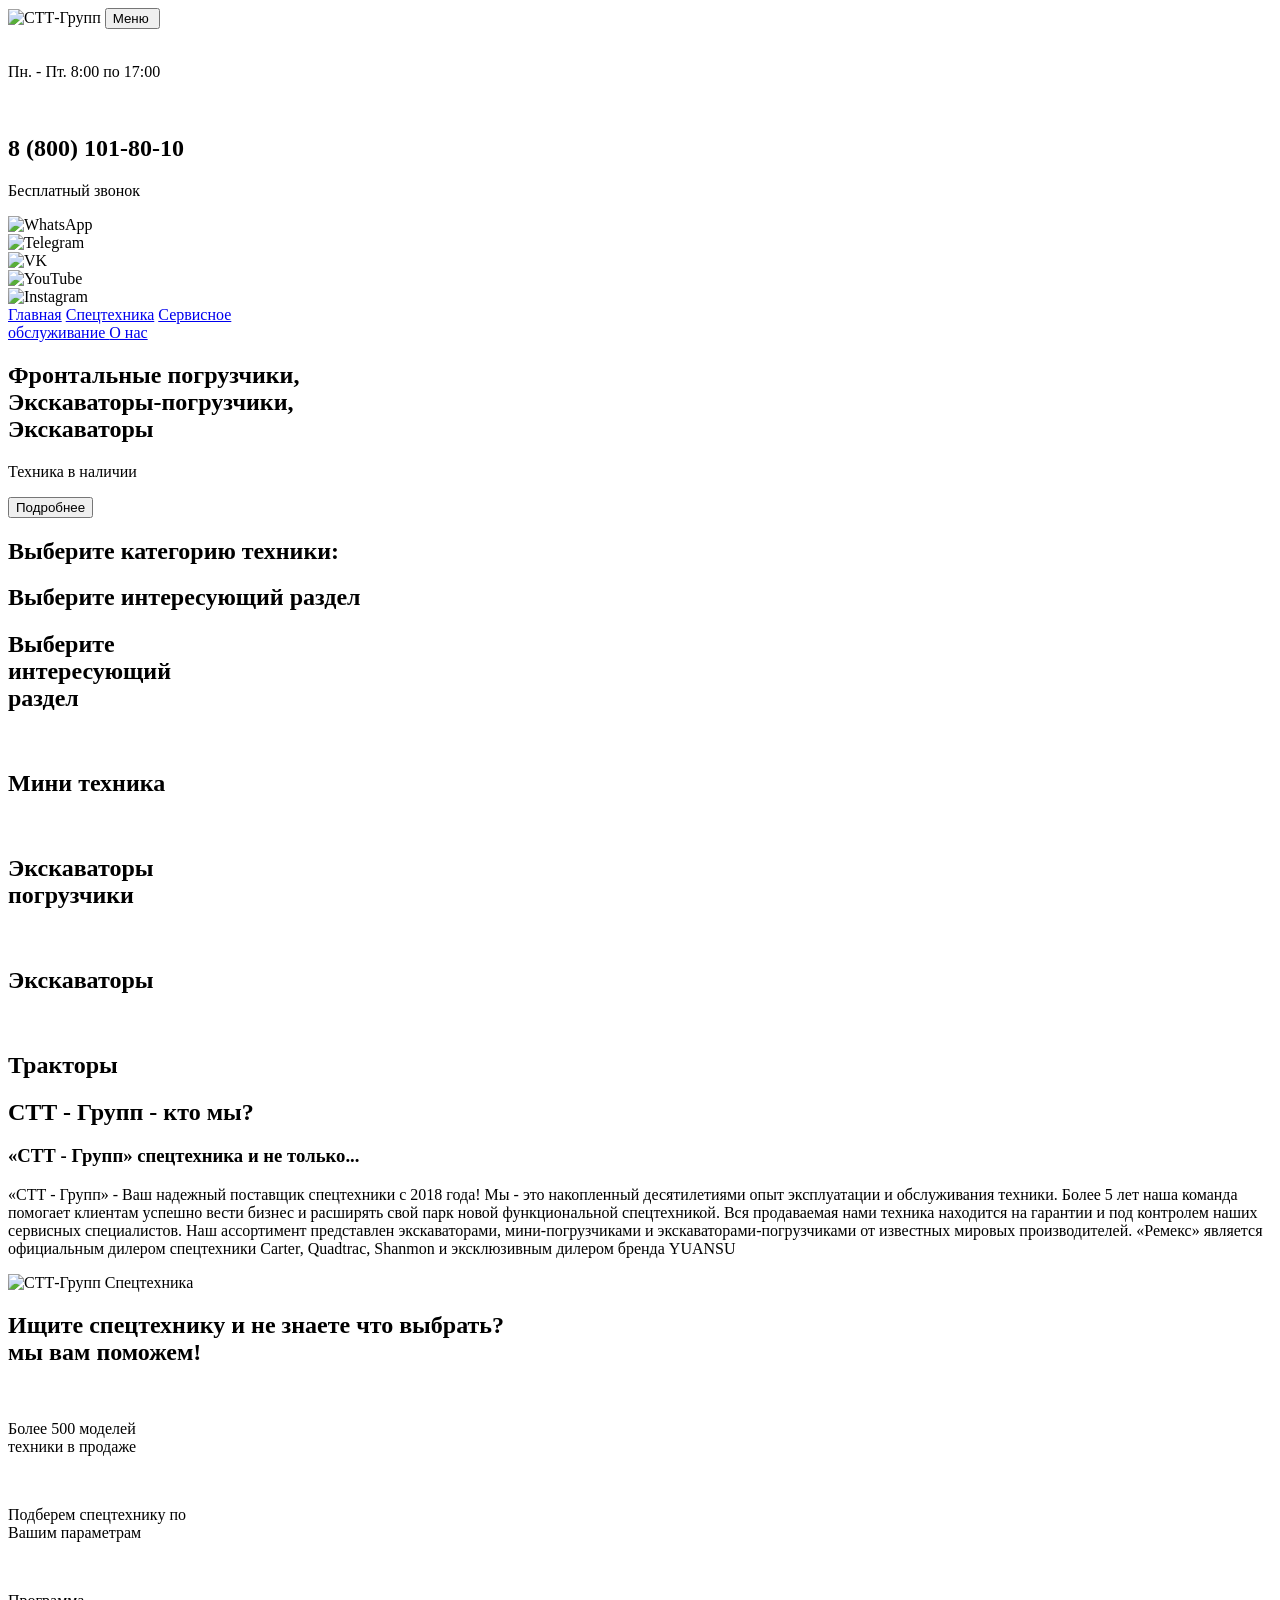
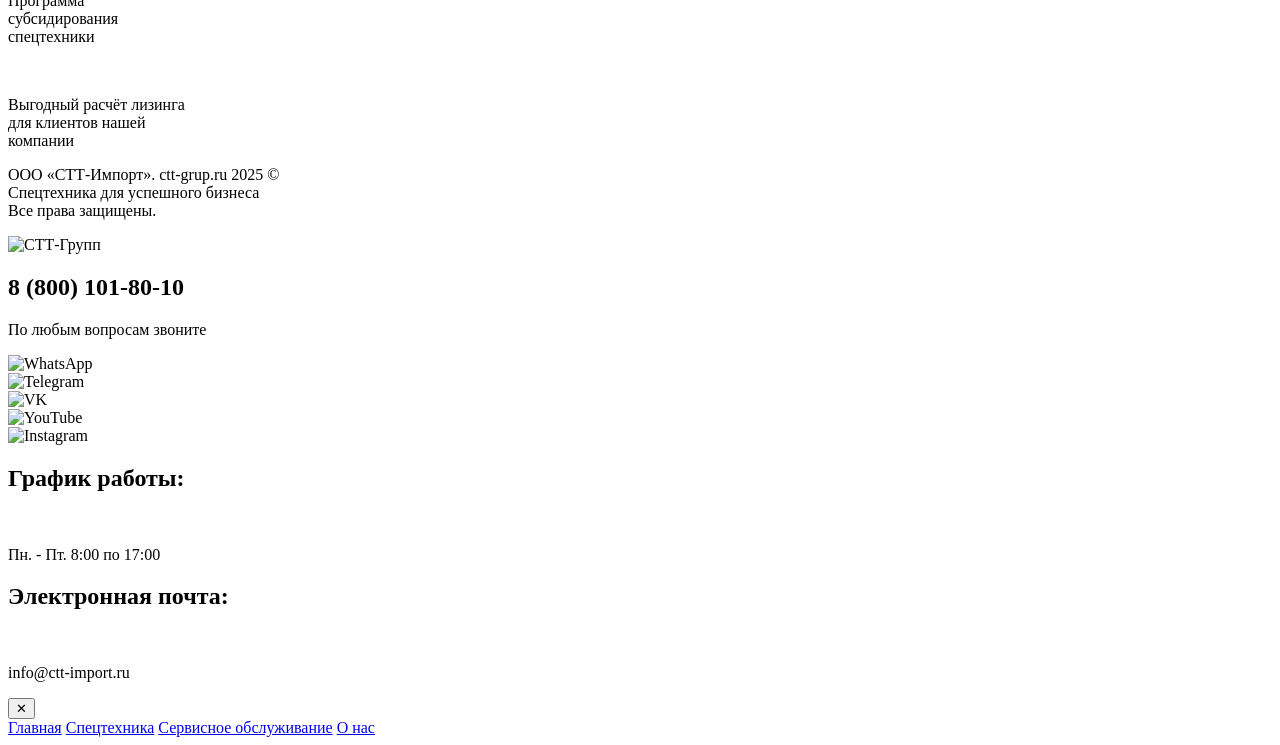
==== index.html @ 92fd7eed "Изменение структуры" ====
<!DOCTYPE html>
<html lang="ru">
<head>
  <meta charset="utf-8">
  <meta name="viewport" content="width=device-width, initial-scale=1, shrink-to-fit=no">
  <title>Главная — СТТ-Групп</title>
  
  <link rel="preconnect" href="https://fonts.googleapis.com">
  <link rel="preconnect" href="https://fonts.gstatic.com" crossorigin>

  <link href="https://fonts.googleapis.com/css2?family=Open+Sans:ital,wght@0,300;0,400;0,500;0,700;0,800;1,300;1,400;1,500;1,700;1,800&display=swap" rel="stylesheet">
  <link rel="stylesheet" href="src/css/page-1.css">
  <link rel="stylesheet" href="src/css/mobile-menu.css">

  <script src="src/js/mobile-menu.js" defer ></script>

</head>
<body>
  <header class="header">
    <div class="header__brand">
      <img src="src/img/header-logo.png" class="header__logo" alt="СТТ-Групп">
      
      <button class="header__menu-btn btn-orange hover-bright">
        <span class="header__menu-btn-text">Меню</span>
        <img src="src/img/btn-symbol-icon.png" class="header__menu-btn-icon" alt="">
      </button>
    </div>
    
    <div class="header__contacts">
      <div class="header__time">
        <img src="src/img/header-clock.png" class="header__time-icon" alt="">
        <p class="header__time-text">Пн. - Пт. 8:00 по 17:00</p>
      </div>
      
      <div class="header__phone-block">
        <img src="src/img/header-phone.png" class="header__phone-icon" alt="">
        <div class="header__phone-info">
          <h2 class="header__phone-number">8 (800) 101-80-10</h2>
          <p class="header__phone-label">Бесплатный звонок</p>
        </div>
      </div>
    </div>
    
    <div class="header__socials">
      <div class="header__social-item header__social-item--wa">
        <img src="src/icon/circle-socials-img.png" class="header__social-img" alt="WhatsApp">
      </div>
      <div class="header__social-item header__social-item--tg">
        <img src="src/icon/circle-socials-img2.png" class="header__social-img" alt="Telegram">
      </div>
      <div class="header__social-item header__social-item--vk">
        <img src="src/icon/circle-socials-img3.png" class="header__social-img" alt="VK">
      </div>
      <div class="header__social-item header__social-item--yt">
        <img src="src/icon/circle-socials-img4.png" class="header__social-img" alt="YouTube">
      </div>
      <div class="header__social-item header__social-item--ig">
        <img src="src/icon/circle-socials-instagram.png" class="header__social-img" alt="Instagram">
      </div>
    </div>
  </header>

  <nav class="navigation">
    <a href="./index.html" class="navigation__btn navigation__btn--active hover-bright">Главная</a>
    <a href="./page-2.html" class="navigation__btn hover-dark">Спецтехника</a>
    <a href="./page-3.html" class="navigation__btn navigation__btn--multiline hover-dark">
      Сервисное<br>
      обслуживание
    </a>
    <a href="./page-4.html" class="navigation__btn hover-dark">О нас</a>
  </nav>

  <main class="main-content">
    <section class="hero">
      <div class="hero__content">
        <h1 class="hero__title">
          Фронтальные погрузчики, <br>
          Экскаваторы-погрузчики, <br>
          Экскаваторы
        </h1>
        <p class="hero__subtitle">Техника в наличии</p>
      </div>
      <button class="hero__button hover-bright">Подробнее</button>
    </section>

    <section class="categories">
      <h2 class="categories__title categories__title--desktop">Выберите категорию техники:</h2>
      <h2 class="categories__title categories__title--tablet">Выберите интересующий раздел</h2>
      <h2 class="categories__title categories__title--mobile">
        Выберите<br>
        интересующий<br>
        раздел
      </h2>
      
      <div class="categories__grid">
        <div class="categories__card categories__card--mini">
          <img src="src/img/card-symbol-symbol1.png" class="categories__card-image" alt="">
          <h2 class="categories__card-title">Мини техника</h2>
        </div>
        
        <div class="categories__card categories__card--loaders">
          <img src="src/img/card-symbol-symbol2.png" class="categories__card-image" alt="">
          <h2 class="categories__card-title">
            Экскаваторы<br>
            погрузчики
          </h2>
        </div>

        <div class="categories__card categories__card--excavators">
          <img src="src/img/card-symbol-symbol3.png" class="categories__card-image" alt="">
          <h2 class="categories__card-title">Экскаваторы</h2>
        </div>
        
        <div class="categories__card categories__card--tractors">
          <img src="src/img/card-symbol-symbol4.png" class="categories__card-image" alt="">
          <h2 class="categories__card-title">Тракторы</h2>
        </div>
      </div>
    </section>

    <section class="about">
      <div class="about__info">
        <h2 class="about__title">CTT - Групп - кто мы?</h2>
        <h3 class="about__subtitle">«СТТ - Групп» спецтехника и не только...</h3>
        <p class="about__text">
          «СТТ - Групп» - Ваш надежный поставщик спецтехники с 2018 года! Мы - это накопленный десятилетиями опыт эксплуатации и обслуживания техники. Более 5 лет наша команда помогает клиентам успешно вести бизнес и расширять свой парк новой функциональной спецтехникой. Вся продаваемая нами техника находится на гарантии и под контролем наших сервисных специалистов. Наш ассортимент представлен экскаваторами, мини-погрузчиками и экскаваторами-погрузчиками от известных мировых производителей. «Ремекс» является официальным дилером спецтехники Carter, Quadtrac, Shanmon и эксклюзивным дилером бренда YUANSU
        </p>
      </div>
      
      <div class="about__image-block">
        <picture class="about__picture">
          <source media="(max-width: 768px)" srcset="src/img/symbol-symbol.png">
          <img src="src/img/symbol-4-4a.png" class="about__image" alt="СТТ-Групп Спецтехника">
        </picture>
      </div>
    </section>

    <section class="help">
      <h2 class="help__title">
        Ищите спецтехнику и не знаете что выбрать?<br>
        мы вам поможем!
      </h2>
      
      <div class="help__grid">
        <div class="help__card help__card--models">
          <img src="src/img/symbol-5-9501fd5e.png" class="help__card-icon" alt="">
          <p class="help__card-text">
            Более 500 моделей<br>
            техники в продаже
          </p>
        </div>
        
        <div class="help__card help__card--params">
          <img src="src/img/symbol-1-4580be.png" class="help__card-icon" alt="">
          <p class="help__card-text">
            Подберем спецтехнику по<br>
            Вашим параметрам
          </p>
        </div>

        <div class="help__card help__card--subsidy">
          <img src="src/img/symbol-3-c0789c4e.png" class="help__card-icon" alt="">
          <p class="help__card-text">
            Программа<br>
            субсидирования<br>
            спецтехники
          </p>
        </div>
        
        <div class="help__card help__card--lease">
          <img src="src/img/symbol-2-6f3c0e.png" class="help__card-icon" alt="">
          <p class="help__card-text">
            Выгодный расчёт лизинга<br>
            для клиентов нашей<br>
            компании
          </p>
        </div>
      </div>
    </section>
  </main>

  <footer class="footer">
    <div class="footer__copyright">
      <p class="footer__copyright-text">
        ООО «СТТ-Импорт». ctt-grup.ru 2025 © <br>
        Спецтехника для успешного бизнеса<br>
        Все права защищены.
      </p>
    </div>
    
    <div class="footer__brand">
      <img src="src/img/header-logo.png" class="footer__logo" alt="СТТ-Групп">
      
      <div class="footer__phone-block">
        <h2 class="footer__phone-number">8 (800) 101-80-10</h2>
        <p class="footer__phone-label">По любым вопросам  звоните</p>
      </div>
      
      <div class="footer__socials">
        <div class="footer__social-item footer__social-item--wa">
          <img src="src/icon/circle-socials-img.png" class="footer__social-img" alt="WhatsApp">
        </div>
        <div class="footer__social-item footer__social-item--tg">
          <img src="src/icon/circle-socials-img2.png" class="footer__social-img" alt="Telegram">
        </div>
        <div class="footer__social-item footer__social-item--vk">
          <img src="src/icon/circle-socials-img3.png" class="footer__social-img" alt="VK">
        </div>
        <div class="footer__social-item footer__social-item--yt">
          <img src="src/icon/circle-socials-img4.png" class="footer__social-img" alt="YouTube">
        </div>
        <div class="footer__social-item footer__social-item--ig">
          <img src="src/icon/circle-socials-instagram.png" class="footer__social-img" alt="Instagram">
        </div>
      </div>
    </div>
    
    <div class="footer__contacts">
      <div class="footer__contact-section footer__contact-section--schedule">
        <h2 class="footer__contact-title">График работы:</h2>
        <div class="footer__contact-row">
          <img src="src/img/symbol-svgviewer.png" class="footer__contact-icon" alt="">
          <p class="footer__contact-text">Пн. - Пт. 8:00 по 17:00</p>
        </div>
      </div>
      
      <div class="footer__contact-section footer__contact-section--email">
        <h2 class="footer__contact-title">Электронная почта:</h2>
        <div class="footer__contact-row">
          <img src="src/img/symbol-mask-group.png" class="footer__contact-icon" alt="">
          <p class="footer__contact-text">info@ctt-import.ru</p>
        </div>
      </div>
    </div>
  </footer>
  <!-- Mobile Menu Overlay -->
  <div class="mobile-menu" id="mobile-menu" role="dialog" aria-modal="true" aria-label="Навигация">
    <div class="mobile-menu__panel">
      <button class="mobile-menu__close" aria-label="Закрыть меню">&#10005;</button>
      <nav class="mobile-menu__nav">
        <a href="./index.html" class="mobile-menu__item mobile-menu__item--active">Главная</a>
        <a href="./page-2.html" class="mobile-menu__item">Спецтехника</a>
        <a href="./page-3.html" class="mobile-menu__item">Сервисное обслуживание</a>
        <a href="./page-4.html" class="mobile-menu__item">О нас</a>
      </nav>
    </div>
  </div>

</body>
</html>
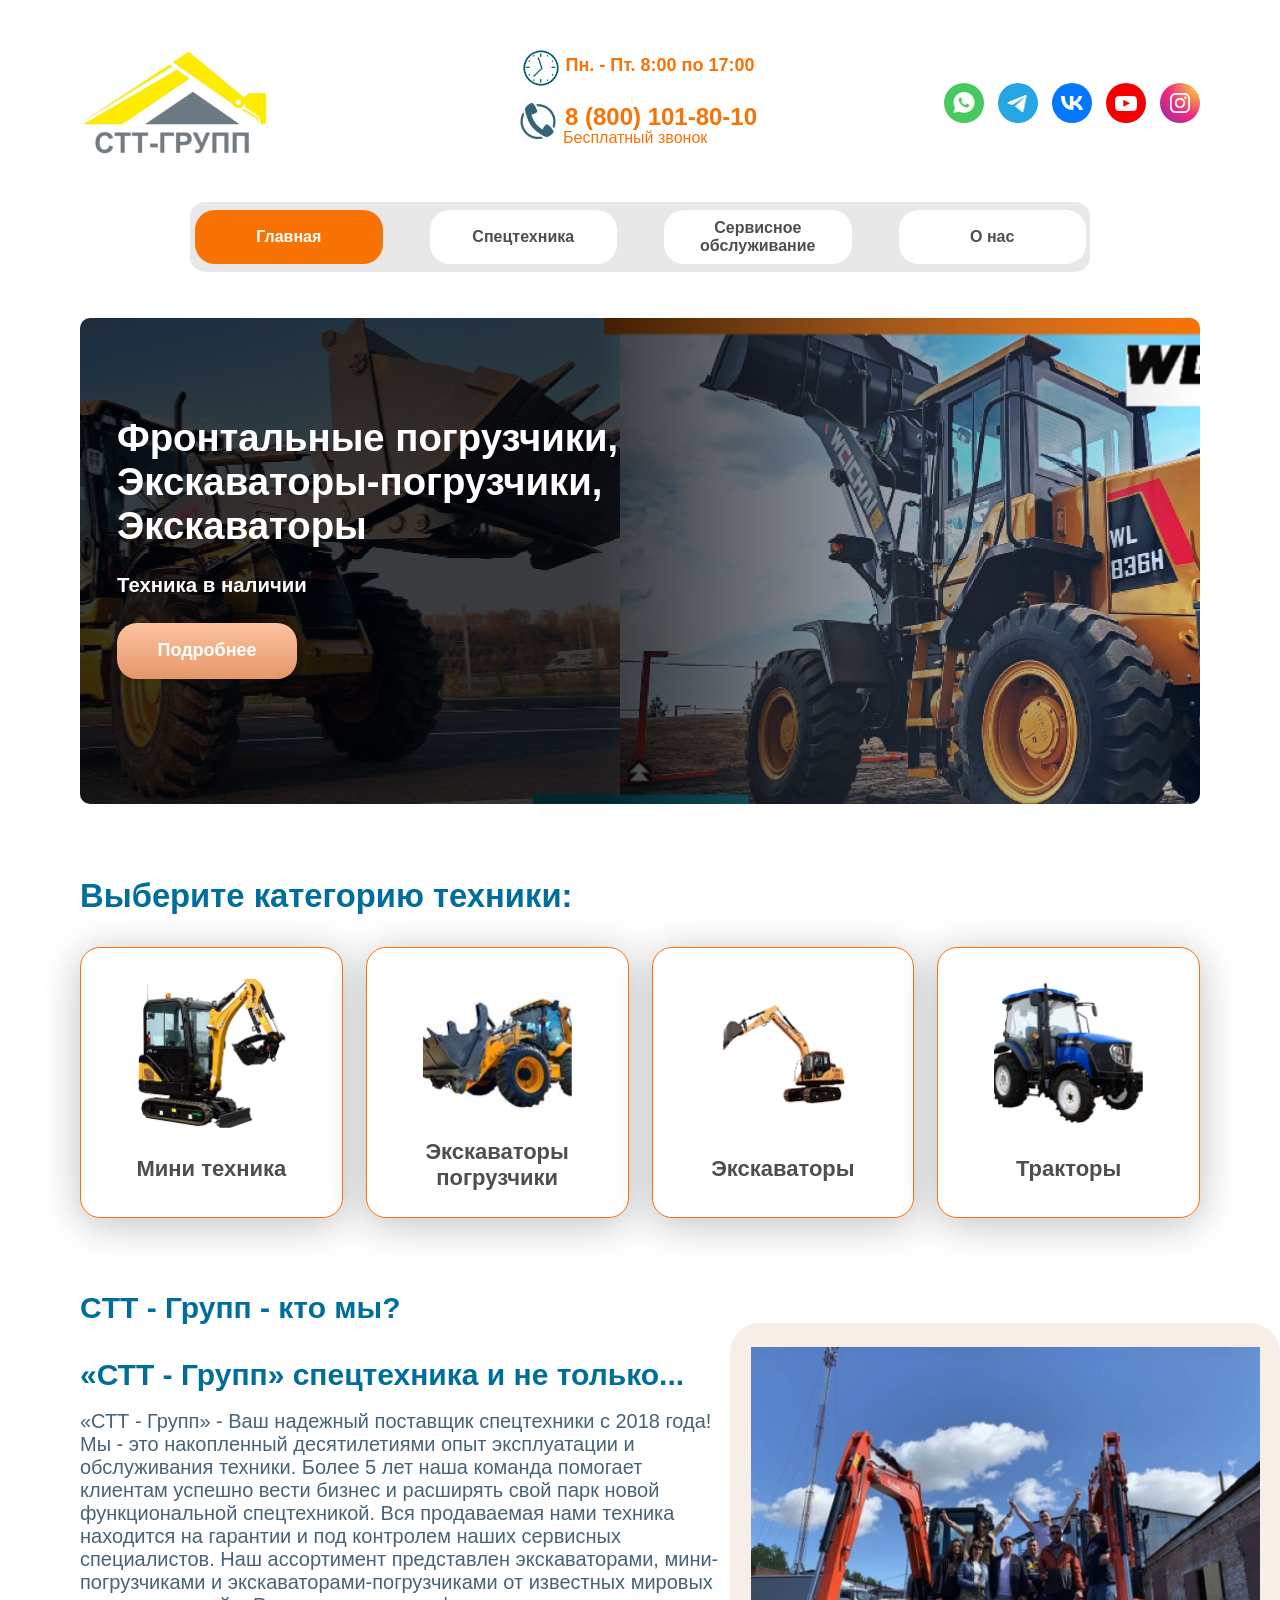
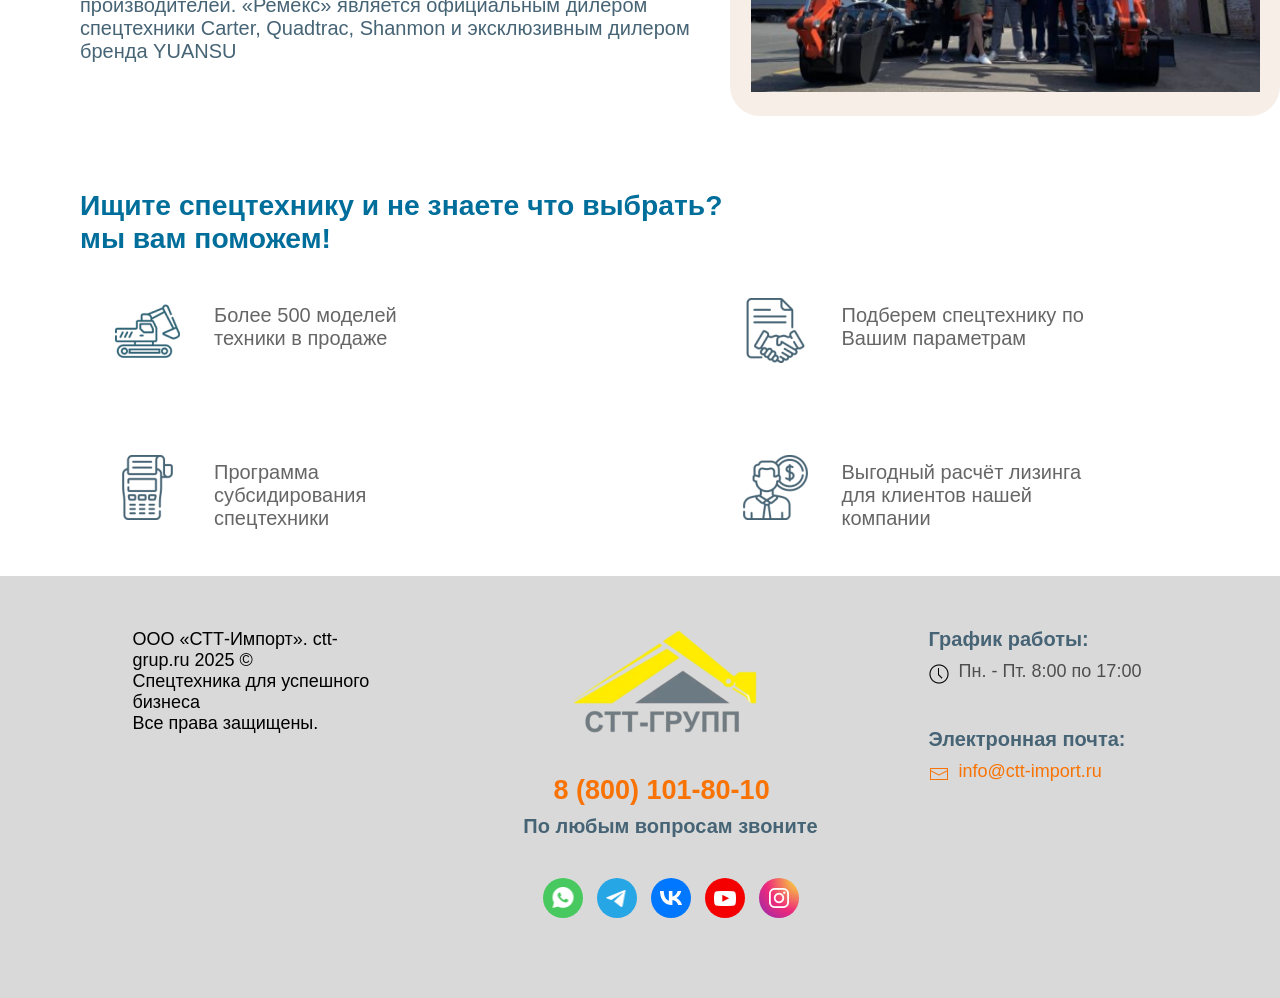
==== commit 92c1e874: "mov src" ====
--- a/index.html
+++ b/index.html
@@ -9,7 +9,7 @@
   <link rel="preconnect" href="https://fonts.gstatic.com" crossorigin>
 
   <link href="https://fonts.googleapis.com/css2?family=Open+Sans:ital,wght@0,300;0,400;0,500;0,700;0,800;1,300;1,400;1,500;1,700;1,800&display=swap" rel="stylesheet">
-  <link rel="stylesheet" href="src/css/page-1.css">
+  <link rel="stylesheet" href="./css/page-1.css">
   <link rel="stylesheet" href="src/css/mobile-menu.css">
 
   <script src="src/js/mobile-menu.js" defer ></script>
--- a/css/page-1.css
+++ b/css/page-1.css
@@ -0,0 +1,1075 @@
+html, body, div, span, h1, h2, h3, p, a, img, button, header, nav, main, section, footer {
+  margin: 0;
+  padding: 0;
+  border: 0;
+  box-sizing: border-box;
+}
+
+* {
+  --min-font-size: 16;
+  --max-font-size: 24;
+  --min-screen-size: 430;
+  --max-screen-size: 1440;
+  --interpolate-diff: calc(var(--max-font-size) - var(--min-font-size));
+  --interpolate: clamp(
+    var(--min-font-size) * 1px,
+    calc(
+      (var(--min-font-size) * 1px) +
+      var(--interpolate-diff) *
+      ((100vw - var(--min-screen-size) * 1px) /
+      (var(--max-screen-size) - var(--min-screen-size)))
+    ),
+    var(--max-font-size) * 1px
+  );
+}
+
+html {
+  height: 100%;
+  font-size: 16px;
+}
+
+body {
+  min-height: 100%;
+  display: flex;
+  flex-direction: column;
+  align-items: center;
+  font-family: "Open Sans", sans-serif;
+  line-height: normal;
+  letter-spacing: 0px;
+  background-color: #fff;
+  overflow-x: hidden;
+  padding-top: 50px;
+  gap: 46px;
+  --max-screen-size: 1440;
+}
+
+.btn-orange {
+  display: flex;
+  align-items: flex-start;
+  background-color: #f97304;
+  padding: 9px 9px 9px 14px;
+  border-radius: 25px;
+  color: #fff;
+  cursor: pointer;
+}
+
+.hover-dark:hover {
+  filter: brightness(0.85);
+}
+
+.hover-bright:hover {
+  filter: brightness(1.2);
+}
+
+.header {
+  display: flex;
+  align-items: flex-start;
+  justify-content: space-between;
+  color: #f97304;
+  width: 100%;
+  max-width: 1120px;
+  margin: 0 auto;
+}
+.header__brand {
+  display: flex;
+  align-items: flex-start;
+  gap: 20px;
+}
+.header__logo {
+  width: 188px;
+  flex-shrink: 0;
+}
+.header__menu-btn {
+  display: none;
+}
+.header__contacts {
+  margin-left: 67px;
+  width: 239px;
+  display: flex;
+  flex-direction: column;
+  gap: 17px;
+  flex-shrink: 0;
+}
+.header__time {
+  margin-right: 2px;
+  display: flex;
+  align-items: flex-start;
+  justify-content: center;
+  gap: 7px;
+  font-size: 18px;
+  font-weight: 700;
+}
+.header__time-icon {
+  width: 36px;
+  flex-shrink: 0;
+}
+.header__time-text {
+  margin-top: 5px;
+  text-align: center;
+}
+.header__phone-block {
+  display: flex;
+  align-items: flex-start;
+  gap: 7px;
+}
+.header__phone-icon {
+  width: 36px;
+  flex-shrink: 0;
+}
+.header__phone-info {
+  display: flex;
+  flex-direction: column;
+  flex-grow: 1;
+}
+.header__phone-number {
+  font-size: 24px;
+  font-weight: 700;
+  text-align: center;
+  color: inherit;
+  text-decoration: none;
+}
+.header__phone-label {
+  margin-top: -2px;
+  text-align: left;
+  font-size: 16px;
+  font-weight: 400;
+}
+.header__socials {
+  margin-top: 33px;
+  display: flex;
+  align-items: flex-start;
+  gap: 14px;
+}
+.header__social-item {
+  position: relative;
+  width: 40px;
+  height: 40px;
+  flex-shrink: 0;
+  border-radius: 50%;
+  cursor: pointer;
+}
+.header__social-item--wa {
+  background-color: #48c95f;
+}
+.header__social-item--tg {
+  background-color: #27a6e5;
+}
+.header__social-item--vk {
+  background-color: #07f;
+}
+.header__social-item--yt {
+  background-color: #f40000;
+}
+.header__social-item--ig {
+  background: radial-gradient(231% 231% at 102% 2%, #f9ed32 0%, #ee2a7b 36%, #d22a8a 44%, #8b2ab2 60%, #1b2af0 83%, #002aff 88%) top left/auto auto no-repeat;
+}
+.header__social-img {
+  position: absolute;
+  left: 50%;
+  translate: -50% 0;
+}
+.header__social-item--wa .header__social-img {
+  top: 9px;
+  width: 21px;
+}
+.header__social-item--tg .header__social-img {
+  top: 12px;
+  margin-left: -1px;
+  width: 19px;
+}
+.header__social-item--vk .header__social-img {
+  top: 13px;
+  width: 22px;
+}
+.header__social-item--yt .header__social-img {
+  top: 13px;
+  width: 22px;
+}
+.header__social-item--ig .header__social-img {
+  top: 10px;
+  width: 20px;
+}
+
+.navigation {
+  display: flex;
+  align-items: flex-start;
+  gap: 47px;
+  color: #4e4e4e;
+  font-size: 16px;
+  font-weight: 700;
+  background-color: rgba(217, 217, 217, 0.6);
+  padding: 8px 5px;
+  border-radius: 15px;
+  width: 100%;
+  max-width: 900px;
+  margin: 0 auto;
+}
+.navigation__btn {
+  text-decoration: none;
+  width: 187.5px;
+  min-height: 54px;
+  display: flex;
+  align-items: center;
+  justify-content: center;
+  flex-shrink: 0;
+  font-style: normal;
+  letter-spacing: 0px;
+  text-align: center;
+  background-color: #fff;
+  padding: 16px 8px;
+  border-radius: 20px;
+  cursor: pointer;
+  color: inherit;
+  font-size: 16px;
+  font-weight: 700;
+}
+.navigation__btn--active {
+  color: #fff;
+  background-color: #f97304;
+}
+.navigation__btn--multiline {
+  padding: 5px 8px;
+}
+
+.main-content {
+  display: flex;
+  flex-direction: column;
+  width: 100%;
+  max-width: 1120px;
+  margin: 0 auto;
+  gap: 73px;
+}
+
+.hero {
+  display: flex;
+  flex-direction: column;
+  align-items: flex-start;
+  gap: 26px;
+  color: #fff;
+  font-weight: 700;
+  background: linear-gradient(90deg, rgba(0, 0, 0, 0.5) 46%, rgba(255, 255, 255, 0) 100%) top left/auto auto no-repeat, url(../img/card-symbol2.png) center/cover no-repeat;
+  padding: 98px 37px 125px 37px;
+  border-radius: 10px;
+  width: 100%;
+}
+.hero__content {
+  width: 100%;
+  max-width: 588px;
+  display: flex;
+  flex-direction: column;
+  gap: 26px;
+}
+.hero__title {
+  --min-font-size: 24;
+  --max-font-size: 41;
+  font-size: var(--interpolate);
+  line-height: normal;
+}
+.hero__subtitle {
+  --min-font-size: 17;
+  --max-font-size: 21;
+  font-size: var(--interpolate);
+  line-height: normal;
+}
+.hero__button {
+  width: 180px;
+  display: flex;
+  align-items: center;
+  justify-content: center;
+  font-size: 18px;
+  font-style: normal;
+  letter-spacing: 0px;
+  text-align: center;
+  background: linear-gradient(180deg, #fdc29f 0%, #e4976a 100%) top left/auto auto no-repeat;
+  padding: 17px 9px 18px 9px;
+  border-radius: 20px;
+  color: #fff;
+  font-weight: 700;
+  cursor: pointer;
+}
+
+.categories {
+  display: flex;
+  flex-direction: column;
+  gap: 32px;
+  font-weight: 700;
+  width: 100%;
+}
+.categories__title {
+  color: #006e9b;
+  --min-font-size: 21;
+  --max-font-size: 35;
+  font-size: var(--interpolate);
+  line-height: normal;
+}
+.categories__title--tablet {
+  display: none;
+}
+.categories__title--mobile {
+  display: none;
+}
+.categories__grid {
+  display: grid;
+  grid-template-columns: repeat(4, 1fr);
+  gap: 23px;
+  color: #4e4e4e;
+  font-size: 22px;
+  width: 100%;
+}
+.categories__card {
+  box-shadow: 0px 6px 40px 0px rgba(0, 0, 0, 0.25);
+  width: 100%;
+  min-height: 270px;
+  display: flex;
+  flex-direction: column;
+  justify-content: center;
+  align-items: center;
+  text-align: center;
+  background-color: #fff;
+  padding: 26px 8px;
+  border: 1px solid #f97304;
+  border-radius: 20px;
+  gap: 28px;
+}
+.categories__card--loaders {
+  gap: 13px;
+}
+.categories__card--mini .categories__card-image {
+  margin-top: -4px;
+}
+.categories__card--loaders .categories__card-image {
+  margin-left: 1px;
+  margin-top: 3px;
+}
+.categories__card--excavators .categories__card-image {
+  margin-top: -4px;
+}
+.categories__card--tractors .categories__card-image {
+  margin-top: -5px;
+}
+.categories__card-image {
+  width: 149px;
+  flex-shrink: 0;
+}
+.categories__card-title {
+  font-size: 22px;
+  font-weight: 700;
+  line-height: normal;
+}
+
+.about {
+  display: flex;
+  align-items: flex-start;
+  gap: 10px;
+  color: #006e9b;
+  font-weight: 700;
+  width: 100%;
+}
+.about__info {
+  width: 640px;
+  display: flex;
+  flex-direction: column;
+  gap: 9px;
+  flex-shrink: 0;
+}
+.about__title {
+  font-size: 30px;
+  line-height: normal;
+}
+.about__subtitle {
+  margin-top: 24px;
+  font-size: 30px;
+  line-height: normal;
+}
+.about__text {
+  color: #466475;
+  font-size: 20px;
+  font-weight: 300;
+  text-align: left;
+  margin-top: 9px;
+  line-height: normal;
+}
+.about__image-block {
+  margin-top: 32px;
+  width: 550px;
+  height: 393px;
+  flex-shrink: 0;
+  background-color: #f7eee8;
+  border-radius: 30px;
+  padding: 24px 20px 24px 21px;
+}
+.about__image {
+  width: 100%;
+  height: 100%;
+  -o-object-fit: cover;
+     object-fit: cover;
+}
+
+.help {
+  display: flex;
+  flex-direction: column;
+  gap: 43px;
+  width: 100%;
+}
+.help__title {
+  color: #006e9b;
+  --min-font-size: 19;
+  --max-font-size: 30;
+  font-size: var(--interpolate);
+  font-weight: 700;
+  line-height: normal;
+}
+.help__grid {
+  display: grid;
+  grid-template-columns: 1fr 1fr;
+  gap: 92px 170px;
+  color: #666666;
+  font-size: 20px;
+  font-weight: 400;
+  padding-left: 35px;
+}
+.help__card {
+  display: flex;
+  align-items: flex-start;
+  gap: 34px;
+}
+.help__card-icon {
+  width: 65px;
+  flex-shrink: 0;
+}
+.help__card-text {
+  flex-grow: 1;
+  text-align: left;
+  line-height: normal;
+  margin-top: 6px;
+}
+
+.footer {
+  display: flex;
+  align-items: flex-start;
+  gap: 101px;
+  background-color: #d9d9d9;
+  padding: 52px 122px 80px 122px;
+  width: 100vw;
+  justify-content: center;
+}
+.footer__copyright {
+  margin-top: 1px;
+  text-align: left;
+  width: 280px;
+}
+.footer__copyright-text {
+  color: #000;
+  font-size: 18px;
+  font-weight: 400;
+  line-height: normal;
+}
+.footer__brand {
+  margin-top: 1px;
+  width: 314px;
+  display: flex;
+  flex-direction: column;
+  align-items: center;
+  gap: 40px;
+  font-weight: 700;
+}
+.footer__logo {
+  margin-left: -14px;
+  width: 188px;
+  flex-shrink: 0;
+}
+.footer__phone-block {
+  display: flex;
+  flex-direction: column;
+  gap: 9px;
+  width: 100%;
+}
+.footer__phone-number {
+  width: 234px;
+  align-self: center;
+  color: #f97304;
+  font-size: 27px;
+  text-align: left;
+}
+.footer__phone-label {
+  color: #466475;
+  text-align: center;
+  font-size: 20px;
+  font-weight: 700;
+}
+.footer__socials {
+  display: flex;
+  align-items: flex-start;
+  gap: 14px;
+}
+.footer__social-item {
+  position: relative;
+  width: 40px;
+  height: 40px;
+  flex-shrink: 0;
+  border-radius: 50%;
+  cursor: pointer;
+}
+.footer__social-item--wa {
+  background-color: #48c95f;
+}
+.footer__social-item--tg {
+  background-color: #27a6e5;
+}
+.footer__social-item--vk {
+  background-color: #07f;
+}
+.footer__social-item--yt {
+  background-color: #f40000;
+}
+.footer__social-item--ig {
+  background: radial-gradient(231% 231% at 102% 2%, #f9ed32 0%, #ee2a7b 36%, #d22a8a 44%, #8b2ab2 60%, #1b2af0 83%, #002aff 88%) top left/auto auto no-repeat;
+}
+.footer__social-img {
+  position: absolute;
+  left: 50%;
+  translate: -50% 0;
+}
+.footer__social-item--wa .footer__social-img {
+  top: 9px;
+  width: 21px;
+}
+.footer__social-item--tg .footer__social-img {
+  top: 12px;
+  margin-left: -1px;
+  width: 19px;
+}
+.footer__social-item--vk .footer__social-img {
+  top: 13px;
+  width: 22px;
+}
+.footer__social-item--yt .footer__social-img {
+  top: 13px;
+  width: 22px;
+}
+.footer__social-item--ig .footer__social-img {
+  top: 10px;
+  width: 20px;
+}
+.footer__contacts {
+  width: 219px;
+  display: flex;
+  flex-direction: column;
+  gap: 44px;
+  flex-shrink: 0;
+}
+.footer__contact-section {
+  display: flex;
+  flex-direction: column;
+  gap: 10px;
+  text-align: left;
+}
+.footer__contact-title {
+  color: #466475;
+  font-size: 20px;
+  font-weight: 700;
+}
+.footer__contact-row {
+  display: flex;
+  align-items: flex-start;
+  gap: 10px;
+  color: #4e4e4e;
+  font-size: 18px;
+  font-weight: 400;
+}
+.footer__contact-section--email .footer__contact-row {
+  color: #f97304;
+}
+.footer__contact-icon {
+  margin-top: 3px;
+  width: 20px;
+  flex-shrink: 0;
+}
+.footer__contact-text {
+  line-height: normal;
+}
+
+@media (max-width: 768px) {
+  body {
+    --max-screen-size: 768;
+    align-items: stretch;
+    gap: 30px;
+    padding-top: 0;
+  }
+  .header {
+    flex-direction: column;
+    align-items: center;
+    gap: 3px;
+    padding: 12px 19px;
+    margin: 0;
+    max-width: none;
+  }
+  .header__brand {
+    margin-left: 19px;
+    display: flex;
+    align-items: flex-start;
+    gap: 20px;
+    justify-content: space-between;
+    width: 100%;
+    max-width: 710px;
+    align-self: start;
+  }
+  .header__logo {
+    margin: -2px 0 -3px -4px;
+  }
+  .header__menu-btn {
+    display: flex;
+    margin-top: 29px;
+  }
+  .header__menu-btn-text {
+    margin-left: 3px;
+    margin-top: 3px;
+    text-align: center;
+    font-size: 15px;
+  }
+  .header__menu-btn-icon {
+    width: 27px;
+    flex-shrink: 0;
+  }
+  .header__contacts {
+    margin-left: -1px;
+    width: 239px;
+    gap: 17px;
+    color: #f97304;
+  }
+  .header__socials {
+    margin-top: 12px;
+    gap: 14px;
+  }
+  .navigation {
+    display: none;
+  }
+  .main-content {
+    gap: 0;
+    max-width: none;
+    padding: 0;
+  }
+  .hero {
+    width: calc(100% - 92px);
+    max-width: 1120px;
+    gap: 39px;
+    align-self: center;
+    padding: 66px 20px 49px 20px;
+    background: linear-gradient(90deg, rgba(0, 0, 0, 0.5) 46%, rgba(255, 255, 255, 0) 100%) top left/auto auto no-repeat, url(../img/card-symbol1.png) center/cover no-repeat;
+  }
+  .hero__content {
+    max-width: 352px;
+    gap: 28px;
+  }
+  .hero__title {
+    --min-font-size: 34;
+    --max-font-size: 40;
+  }
+  .hero__subtitle {
+    --min-font-size: 19;
+    --max-font-size: 21;
+  }
+  .hero__button {
+    width: 153px;
+    padding-top: 16px;
+    padding-bottom: 16px;
+  }
+  .categories {
+    margin: 73px auto 0 auto;
+    width: 90%;
+    max-width: 540px;
+    align-self: center;
+    text-align: center;
+  }
+  .categories__title--desktop {
+    display: none;
+  }
+  .categories__title--tablet {
+    display: block;
+    font-weight: 600;
+    --min-font-size: 24;
+    --max-font-size: 30;
+  }
+  .categories__grid {
+    grid-template-columns: repeat(2, 1fr);
+    gap: 11px;
+  }
+  .categories__card {
+    width: 210px;
+    padding: 26px 8px;
+    gap: 12px;
+  }
+  .categories__card--loaders {
+    padding-bottom: 20px;
+  }
+  .categories__card-image {
+    width: 150px;
+  }
+  .about {
+    margin-top: 143px;
+    display: flex;
+    flex-direction: column;
+    gap: 24px;
+  }
+  .about__info {
+    position: static;
+    width: 100%;
+    max-width: none;
+    gap: 22px;
+    padding: 0 20px;
+  }
+  .about__title {
+    margin-left: 0;
+  }
+  .about__subtitle {
+    margin-top: 0;
+    margin-left: 0;
+  }
+  .about__text {
+    margin-right: 0;
+    margin-top: 26px;
+    --min-font-size: 18;
+    --max-font-size: 20;
+    font-size: var(--interpolate);
+  }
+  .about__image-block {
+    position: static;
+    width: 100%;
+    max-width: 500px;
+    height: auto;
+    padding: 20px;
+    margin: 0 auto;
+    background-color: #f7eee8;
+    border-radius: 30px;
+  }
+  .help {
+    margin-top: 75px;
+    padding-bottom: 45px;
+    gap: 24px;
+  }
+  .help__title {
+    margin: 0 43px;
+    --min-font-size: 23;
+    --max-font-size: 28;
+  }
+  .help__grid {
+    gap: 94px;
+    padding: 6px 53px 1px 29px;
+  }
+  .help__grid .help__card--models {
+    order: 3;
+    width: 100%;
+    display: flex;
+    gap: 34px;
+    justify-content: flex-start;
+    align-items: flex-start;
+    margin-left: 0;
+  }
+  .help__grid .help__card--params {
+    order: 4;
+    width: 100%;
+    display: flex;
+    gap: 33px;
+    justify-content: flex-start;
+    align-items: flex-start;
+    margin-left: 0;
+  }
+  .help__grid .help__card--subsidy {
+    order: 1;
+    width: 261px;
+    margin-left: -7px;
+  }
+  .help__grid .help__card--lease {
+    order: 2;
+    width: 356px;
+    margin-right: -2px;
+  }
+  .footer {
+    flex-direction: column;
+    align-items: center;
+    gap: 30px;
+    padding: 10px 19px 36px 19px;
+    width: 100%;
+  }
+  .footer__copyright {
+    order: 3;
+    margin-top: 34px;
+    margin-right: -6px;
+    text-align: left;
+    width: auto;
+    flex-grow: 1;
+  }
+  .footer__brand {
+    order: 1;
+    margin-left: 8px;
+    width: 100%;
+    max-width: 314px;
+    gap: 40px;
+  }
+  .footer__brand .footer__logo {
+    margin-left: 0;
+  }
+  .footer__brand .footer__phone-block .footer__phone-number {
+    --min-font-size: 22;
+    --max-font-size: 27;
+    font-size: var(--interpolate);
+  }
+  .footer__brand .footer__phone-block .footer__phone-label {
+    --min-font-size: 18;
+    --max-font-size: 20;
+    font-size: var(--interpolate);
+  }
+  .footer__contacts {
+    order: 2;
+    margin-top: -6px;
+    margin-bottom: -2px;
+    flex-direction: row;
+    gap: 108px;
+    width: auto;
+    max-width: 600px;
+    justify-content: center;
+  }
+}
+@media (max-width: 320px) {
+  body {
+    gap: 50px;
+  }
+  .header {
+    gap: 35px;
+    padding: 14px 4px 21px 8px;
+  }
+  .header__brand {
+    margin-left: 0;
+    gap: 24px;
+    max-width: 510px;
+  }
+  .header__logo {
+    margin: -2px 0 -3px -4px;
+  }
+  .header__menu-btn {
+    margin-top: 29px;
+  }
+  .header__contacts {
+    margin-left: -9px;
+  }
+  .header__socials {
+    margin-left: -8px;
+    margin-top: 2px;
+  }
+  .main-content {
+    gap: 0;
+  }
+  .hero {
+    width: calc(100% - 13px);
+    max-width: 510px;
+    padding: 56px 16px;
+    background: linear-gradient(90deg, rgba(0, 0, 0, 0.5) 46%, rgba(255, 255, 255, 0) 100%) top left/auto auto no-repeat, url(../img/symbol.png) center/cover no-repeat;
+    gap: 30px;
+    align-self: center;
+  }
+  .hero__content {
+    margin-right: 54px;
+    gap: 23px;
+  }
+  .hero__title {
+    font-size: 29px;
+  }
+  .hero__subtitle {
+    font-size: 21px;
+  }
+  .hero__button {
+    width: 140px;
+    padding-top: 14px;
+    padding-bottom: 14px;
+  }
+  .categories {
+    margin-top: 49px;
+    width: 211px;
+    gap: 20px;
+  }
+  .categories__title--desktop {
+    display: none;
+  }
+  .categories__title--tablet {
+    display: none;
+  }
+  .categories__title--mobile {
+    display: block;
+    font-weight: 600;
+    font-size: 22px;
+    width: 175px;
+    align-self: center;
+    text-align: left;
+  }
+  .categories__grid {
+    grid-template-columns: 1fr;
+    gap: 40px;
+  }
+  .categories__card {
+    margin-right: 1px;
+    padding: 26px 8px 50px 8px;
+  }
+  .categories__card--loaders {
+    padding-bottom: 20px;
+  }
+  .categories__card--excavators {
+    margin-left: 1px;
+    margin-right: 0;
+  }
+  .categories__card-image {
+    width: 150px;
+  }
+  .about {
+    margin-top: 8px;
+    width: calc(100% - 30px);
+    max-width: 480px;
+    display: flex;
+    flex-direction: column;
+    gap: 36px;
+  }
+  .about__info {
+    position: static;
+    width: 100%;
+    max-width: none;
+    display: flex;
+    flex-direction: column;
+    gap: 13px;
+  }
+  .about__title {
+    font-size: 22px;
+    text-align: center;
+    margin-left: 0;
+  }
+  .about__subtitle {
+    margin-top: 36px;
+    margin-left: 0;
+  }
+  .about__text {
+    font-size: 16px;
+    margin-right: 0;
+    margin-top: 0;
+  }
+  .about__image-block {
+    position: static;
+    margin-left: 12px;
+    margin-right: 8px;
+    width: auto;
+    height: auto;
+    padding: 0;
+    background: none;
+  }
+  .help {
+    margin-left: 4px;
+    margin-top: 22px;
+    width: calc(100% - 32px);
+    max-width: 480px;
+    gap: 24px;
+  }
+  .help__title {
+    margin: 0 4px;
+  }
+  .help__grid {
+    grid-template-columns: 1fr;
+    gap: 41px;
+    padding: 0 1px 1px 1px;
+  }
+  .help__grid .help__card--models {
+    order: 3;
+    width: 97%;
+    margin-left: -1px;
+    gap: 34px;
+  }
+  .help__grid .help__card--params {
+    order: 4;
+    width: 103%;
+    margin-right: -1px;
+    margin-bottom: -5px;
+    gap: 33px;
+  }
+  .help__grid .help__card--subsidy {
+    order: 1;
+    width: 105%;
+    margin-left: -1px;
+    gap: 34px;
+  }
+  .help__grid .help__card--lease {
+    order: 2;
+    width: 95%;
+    margin-right: -1px;
+    margin-bottom: -1px;
+    gap: 33px;
+  }
+  .help__grid .help__card--lease .help__card-icon {
+    margin-left: -2px;
+  }
+  .footer {
+    gap: 44px;
+    padding: 10px 9px;
+    width: 100%;
+  }
+  .footer__copyright {
+    order: 3;
+    margin-top: 0;
+    margin-right: 0;
+    width: 100%;
+  }
+  .footer__copyright-text {
+    color: #000;
+    text-align: left;
+  }
+  .footer__brand {
+    order: 1;
+    width: 252px;
+    gap: 23px;
+  }
+  .footer__brand .footer__logo {
+    margin-left: -1px;
+    width: 165px;
+  }
+  .footer__brand .footer__phone-block .footer__phone-number {
+    margin: 0 17px;
+    font-size: 25px;
+  }
+  .footer__brand .footer__phone-block .footer__phone-label {
+    margin: 0;
+  }
+  .footer__brand .footer__socials {
+    margin-left: 16px;
+    margin-right: 17px;
+    gap: 12px;
+  }
+  .footer__brand .footer__socials .footer__social-item {
+    width: 34px;
+    height: 34px;
+  }
+  .footer__brand .footer__socials .footer__social-item .footer__social-img.circle-socials-img7 {
+    top: 8px;
+    width: 18px;
+  }
+  .footer__brand .footer__socials .footer__social-item .footer__social-img.circle-socials-img8 {
+    top: 10px;
+    margin-left: -1px;
+    width: 16px;
+  }
+  .footer__brand .footer__socials .footer__social-item .footer__social-img.circle-socials-img9 {
+    top: 11px;
+    width: 19px;
+  }
+  .footer__brand .footer__socials .footer__social-item .footer__social-img.circle-socials-instagram3 {
+    top: 9px;
+    width: 17px;
+  }
+  .footer__contacts {
+    order: 2;
+    flex-direction: column;
+    gap: 35px;
+    margin-left: -1px;
+    margin-top: 0;
+    margin-bottom: 0;
+    width: 100%;
+    max-width: none;
+  }
+  .footer__contacts .footer__contact-section--email {
+    margin-left: 0;
+  }
+}/*# sourceMappingURL=page-1.css.map */
--- a/src/css/mobile-menu.css
+++ b/src/css/mobile-menu.css
@@ -0,0 +1,116 @@
+/* ================================================
+   Mobile Menu Overlay
+   Shown at max-width: 768px
+   ================================================ */
+
+/* Hidden by default on all screens */
+.mobile-menu {
+  display: none;
+}
+
+@media (max-width: 768px) {
+  /* Full-screen overlay backdrop */
+  .mobile-menu {
+    display: block;
+    position: fixed;
+    inset: 0;
+    z-index: 9999;
+    /* Initially hidden — slides in when open */
+    visibility: hidden;
+    pointer-events: none;
+  }
+
+  .mobile-menu--open {
+    visibility: visible;
+    pointer-events: auto;
+  }
+
+  /* White panel that slides in from top */
+  .mobile-menu__panel {
+    position: absolute;
+    top: 0;
+    left: 0;
+    right: 0;
+    background-color: #fff;
+    padding-bottom: 24px;
+    box-shadow: 0 4px 24px rgba(0, 0, 0, 0.12);
+
+    /* Animation: initially shifted up, slides down */
+    transform: translateY(-100%);
+    transition: transform 0.3s ease;
+  }
+
+  .mobile-menu--open .mobile-menu__panel {
+    transform: translateY(0);
+  }
+
+  /* Close button (×) — top right corner */
+  .mobile-menu__close {
+    display: flex;
+    align-items: center;
+    justify-content: center;
+    margin-left: auto;
+    margin-right: 16px;
+    margin-top: 16px;
+    margin-bottom: 8px;
+    background: none;
+    border: none;
+    cursor: pointer;
+    font-size: 26px;
+    color: #333;
+    line-height: 1;
+    padding: 4px 8px;
+    transition: color 0.2s;
+  }
+
+  .mobile-menu__close:hover {
+    color: #f97304;
+  }
+
+  /* Nav list */
+  .mobile-menu__nav {
+    display: flex;
+    flex-direction: column;
+  }
+
+  /* Each nav item */
+  .mobile-menu__item {
+    display: block;
+    padding: 18px 24px;
+    font-family: 'Open Sans', sans-serif;
+    font-size: 16px;
+    font-weight: 600;
+    color: #4e4e4e;
+    text-decoration: none;
+    border-bottom: 1px solid #e8e8e8;
+    transition: background-color 0.15s, color 0.15s;
+  }
+
+  .mobile-menu__item:first-child {
+    border-top: 1px solid #e8e8e8;
+  }
+
+  .mobile-menu__item:hover {
+    background-color: #fef5ec;
+    color: #f97304;
+  }
+
+  /* Active (current page) item — orange background, white text */
+  .mobile-menu__item--active {
+    background-color: #f97304;
+    color: #fff;
+    font-weight: 700;
+  }
+
+  .mobile-menu__item--active:hover {
+    background-color: #e06600;
+    color: #fff;
+  }
+}
+
+@media (max-width: 320px) {
+  .mobile-menu__item {
+    font-size: 15px;
+    padding: 16px 16px;
+  }
+}
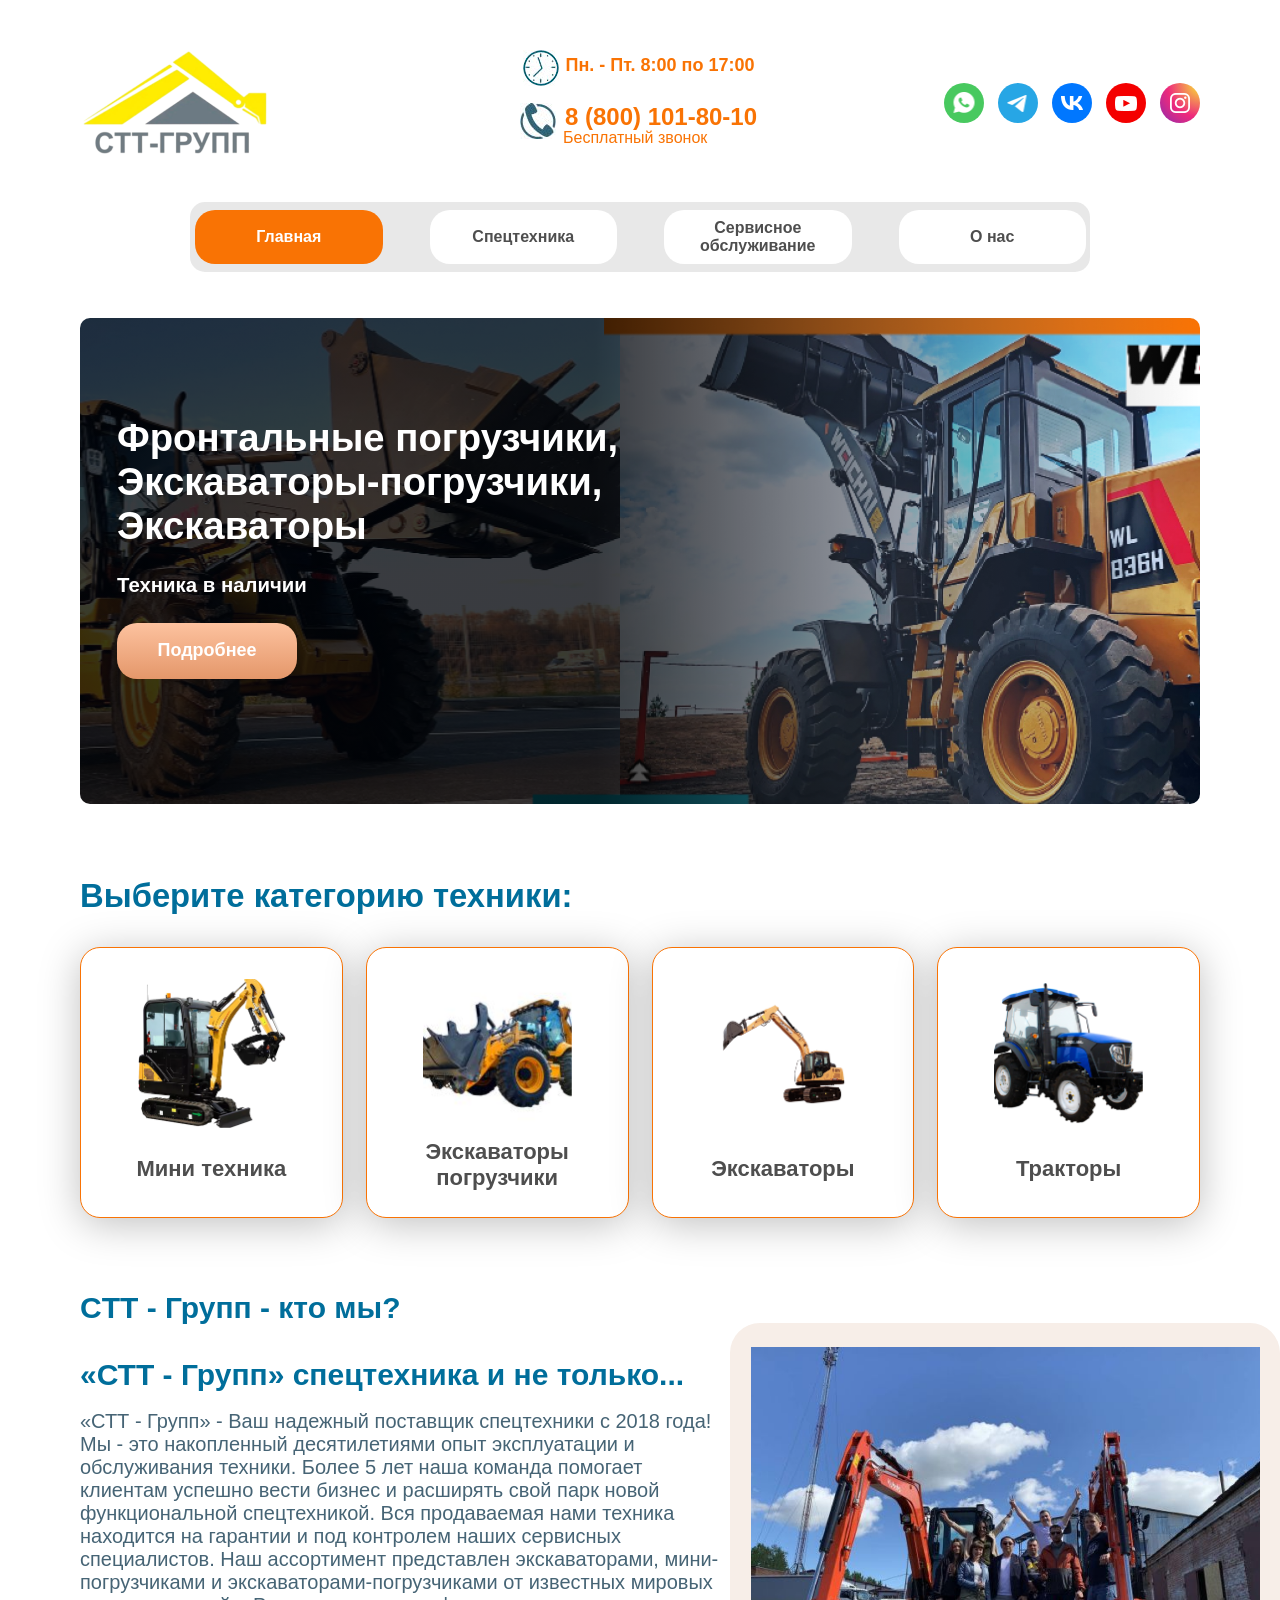
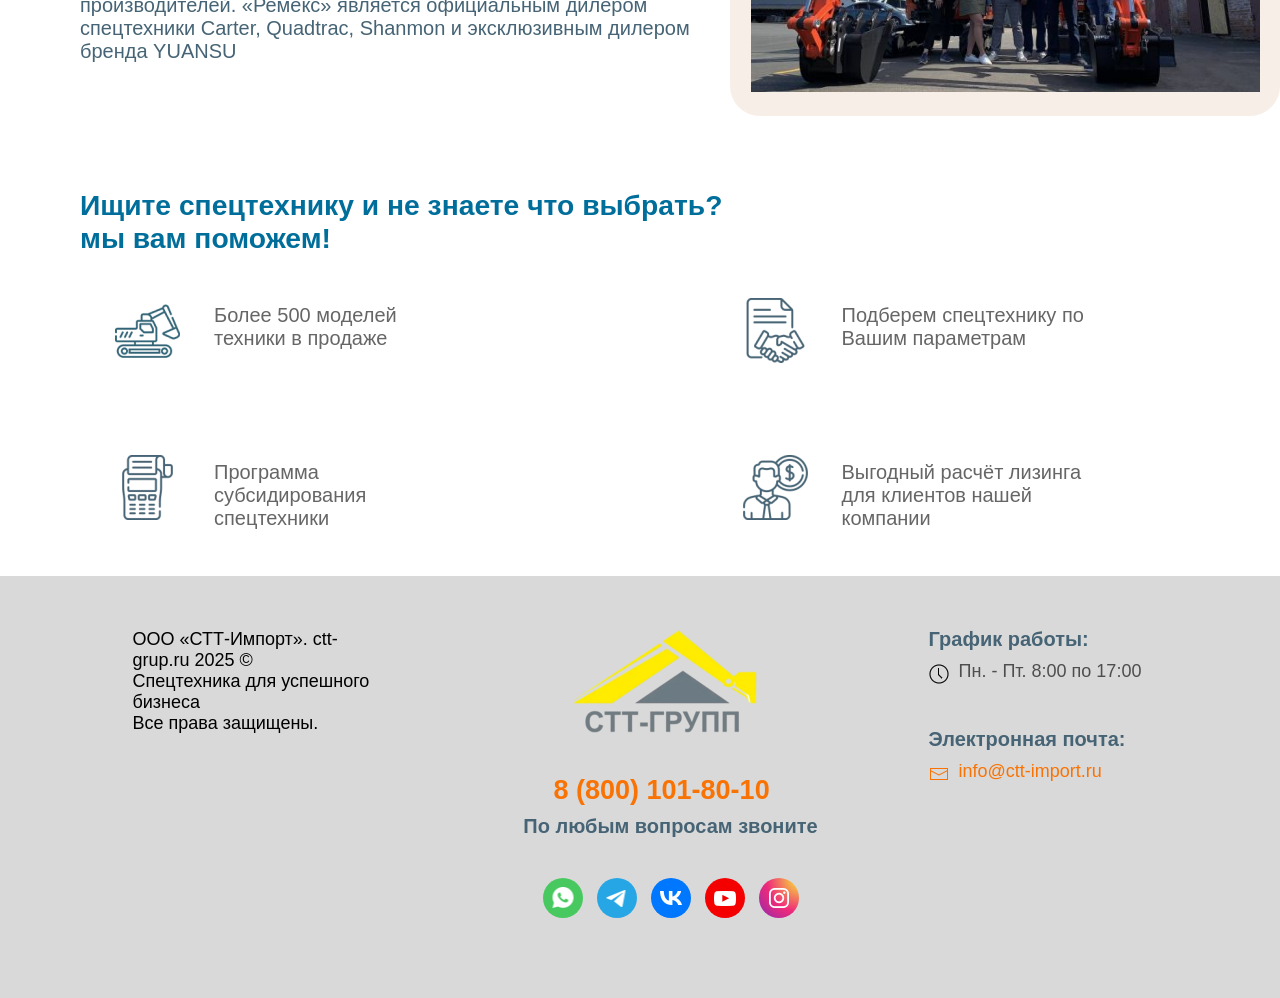
==== commit f5dadfb9: "change html index" ====
--- a/index.html
+++ b/index.html
@@ -61,7 +61,7 @@
   </header>
 
   <nav class="navigation">
-    <a href="./index.html" class="navigation__btn navigation__btn--active hover-bright">Главная</a>
+    <a href="./" class="navigation__btn navigation__btn--active hover-bright">Главная</a>
     <a href="./page-2.html" class="navigation__btn hover-dark">Спецтехника</a>
     <a href="./page-3.html" class="navigation__btn navigation__btn--multiline hover-dark">
       Сервисное<br>
@@ -238,7 +238,7 @@
     <div class="mobile-menu__panel">
       <button class="mobile-menu__close" aria-label="Закрыть меню">&#10005;</button>
       <nav class="mobile-menu__nav">
-        <a href="./index.html" class="mobile-menu__item mobile-menu__item--active">Главная</a>
+        <a href="./" class="mobile-menu__item mobile-menu__item--active">Главная</a>
         <a href="./page-2.html" class="mobile-menu__item">Спецтехника</a>
         <a href="./page-3.html" class="mobile-menu__item">Сервисное обслуживание</a>
         <a href="./page-4.html" class="mobile-menu__item">О нас</a>
